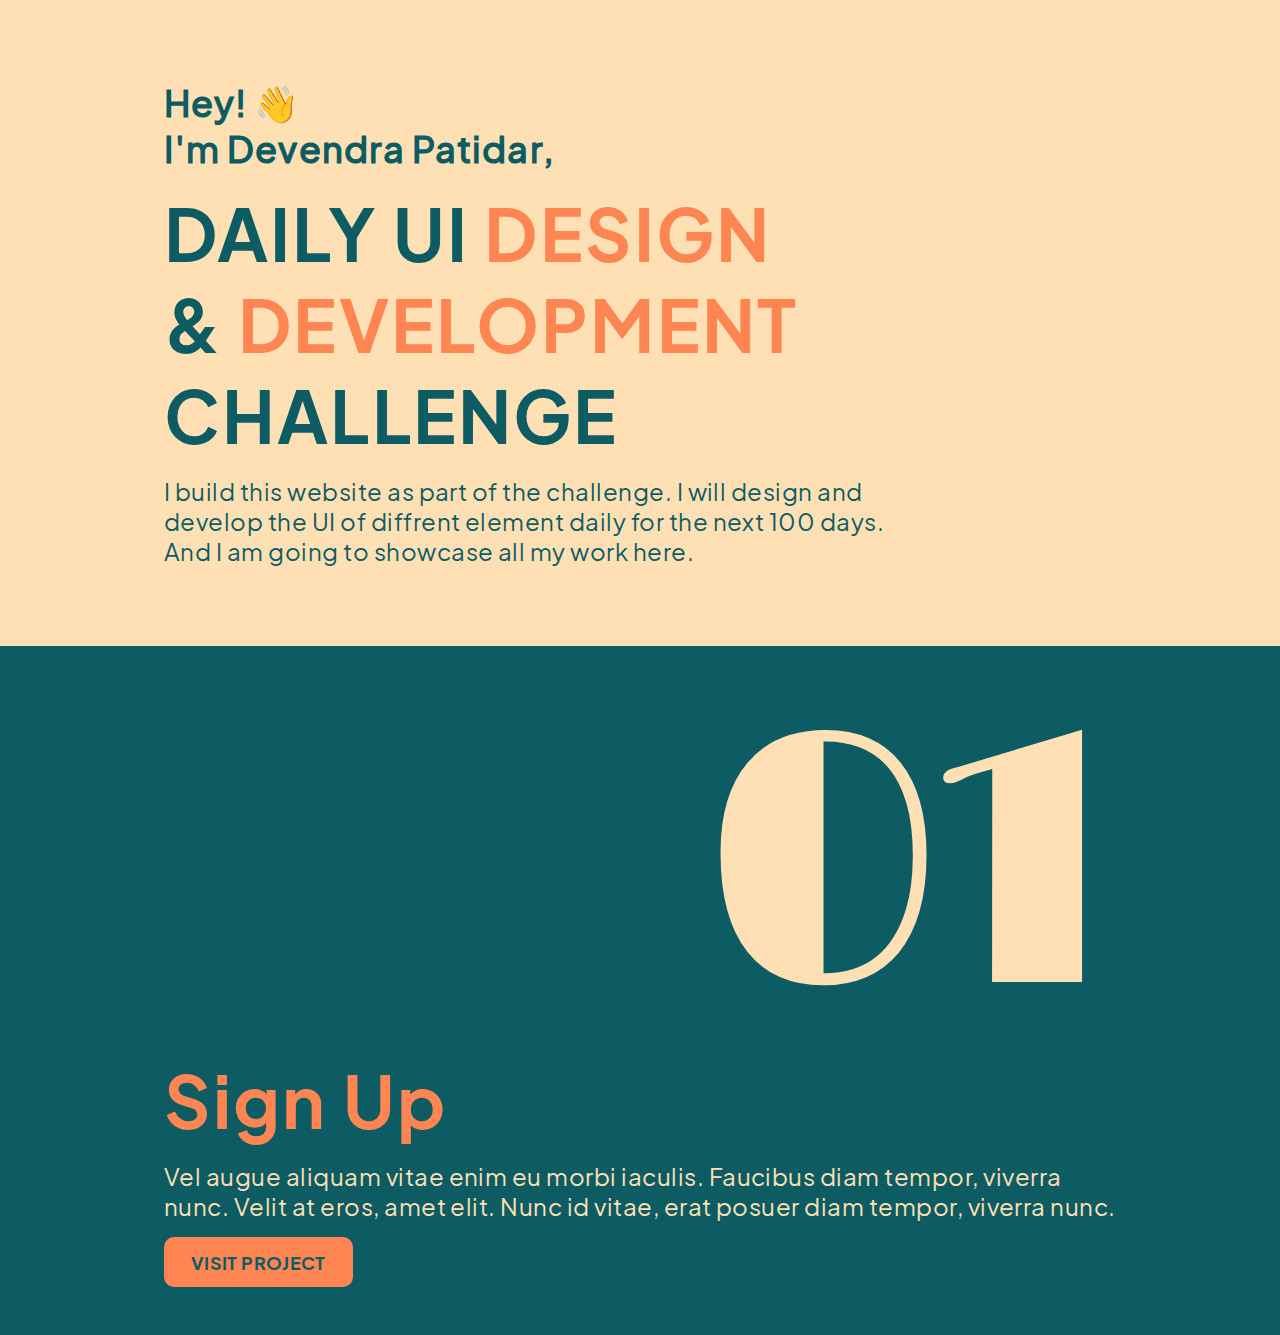
==== index.html @ 2d772614 "initial commit" ====
<!DOCTYPE html>
<html lang="en">

<head>
    <meta charset="UTF-8" />
    <meta http-equiv="X-UA-Compatible" content="IE=edge" />
    <meta name="viewport" content="width=device-width, initial-scale=1.0" />
    <title>Daily UI Design & Development</title>
    <link rel="stylesheet" href="style.css" />
</head>

<body>
    <div class="hero">
        <div class="container">
            <h3>Hey! 👋</h3>
            <h3>I'm Devendra Patidar,</h3>
            <h1>
                daily UI <span class="accent">design</span> <br /> & <span class="accent">development</span> challenge
            </h1>
            <p>
                I build this website as part of the challenge. I will design and develop the UI of diffrent element daily for the next 100 days. And I am going to showcase all my work here.
            </p>
        </div>
    </div>
    <!-- hero section ends here-------------------------------- -->
    <section class="odd">
        <div class="container">
            <div class="flex">
                <div class="num">01</div>
                <div class="content">
                    <h1 class="accent">sign up</h1>
                    <p>
                        Vel augue aliquam vitae enim eu morbi iaculis. Faucibus diam tempor, viverra nunc. Velit at eros, amet elit. Nunc id vitae, erat posuer diam tempor, viverra nunc.
                    </p>
                    <button>visit project</button>
                </div>
            </div>
        </div>
    </section>

    <script src="main.js"></script>
</body>

</html>
---- style.css ----
@import url("https://fonts.googleapis.com/css2?family=Limelight&display=swap");
@font-face {
    font-family: "+JakartaRegular";
    src: url(./fonts/PlusJakartaSans-Regular.woff2);
}

@font-face {
    font-family: "+JakartaMedium";
    src: url(./fonts/PlusJakartaSans-Medium.woff2);
}

@font-face {
    font-family: "+JakartaBold";
    src: url(./fonts/PlusJakartaSans-Bold.woff2);
}

* {
    box-sizing: border-box;
    margin: 0;
    padding: 0;
}

html {
    font-size: 16px;
}

body {
    font-family: "+JakartaRegular", sans-serif;
    font-size: clamp(1.125rem, 4.5vw, 1.5rem);
    letter-spacing: 0.02em;
}


/* Typography----------------------------------- */

h1 {
    font-family: "+JakartaBold", sans-serif;
    font-size: clamp(2.25rem, 8vw, 4.5rem);
    letter-spacing: 0.03em;
}

h3 {
    font-family: "+JakartaMedium", sans-serif;
    font-size: clamp(1.5rem, 6vw, 2.25rem);
    letter-spacing: 0.03em;
}

.num {
    font-family: "Limelight", "+JakartaBold", sans-serif;
    font-size: clamp(7.5rem, 30vw, 22.5rem);
    line-height: 100%;
}

button {
    font-family: "+JakartaBold", sans-serif;
    font-size: clamp(1rem, 8vw, 1.125rem);
    letter-spacing: 0.02em;
}

.accent {
    color: #ff8552;
}


/* layout-------------------------------------------------------- */


/* hero section---------------------- */

.container {
    max-width: 1000px;
    margin: 0 auto;
    padding: 0 1.5rem;
}

.hero {
    background: #ffe0b5;
    color: #0d5c63;
    padding: 5rem 0;
}

.hero h1 {
    text-transform: uppercase;
    margin: 1rem 0;
}

.hero p {
    width: 80%;
}


/* odd section------------------------ */

.odd {
    background: #0d5c63;
    color: #ffe0b5;
    padding: 2em 0;
}

.odd h1 {
    text-transform: capitalize;
}

.odd p {
    margin: 1rem 0;
}

.odd .num {
    text-align: right;
}

button {
    border: none;
    border-radius: 10px;
    background-color: #ff8552;
    color: #0d5c63;
    text-transform: uppercase;
    padding: 0.75em 1.5em;
}
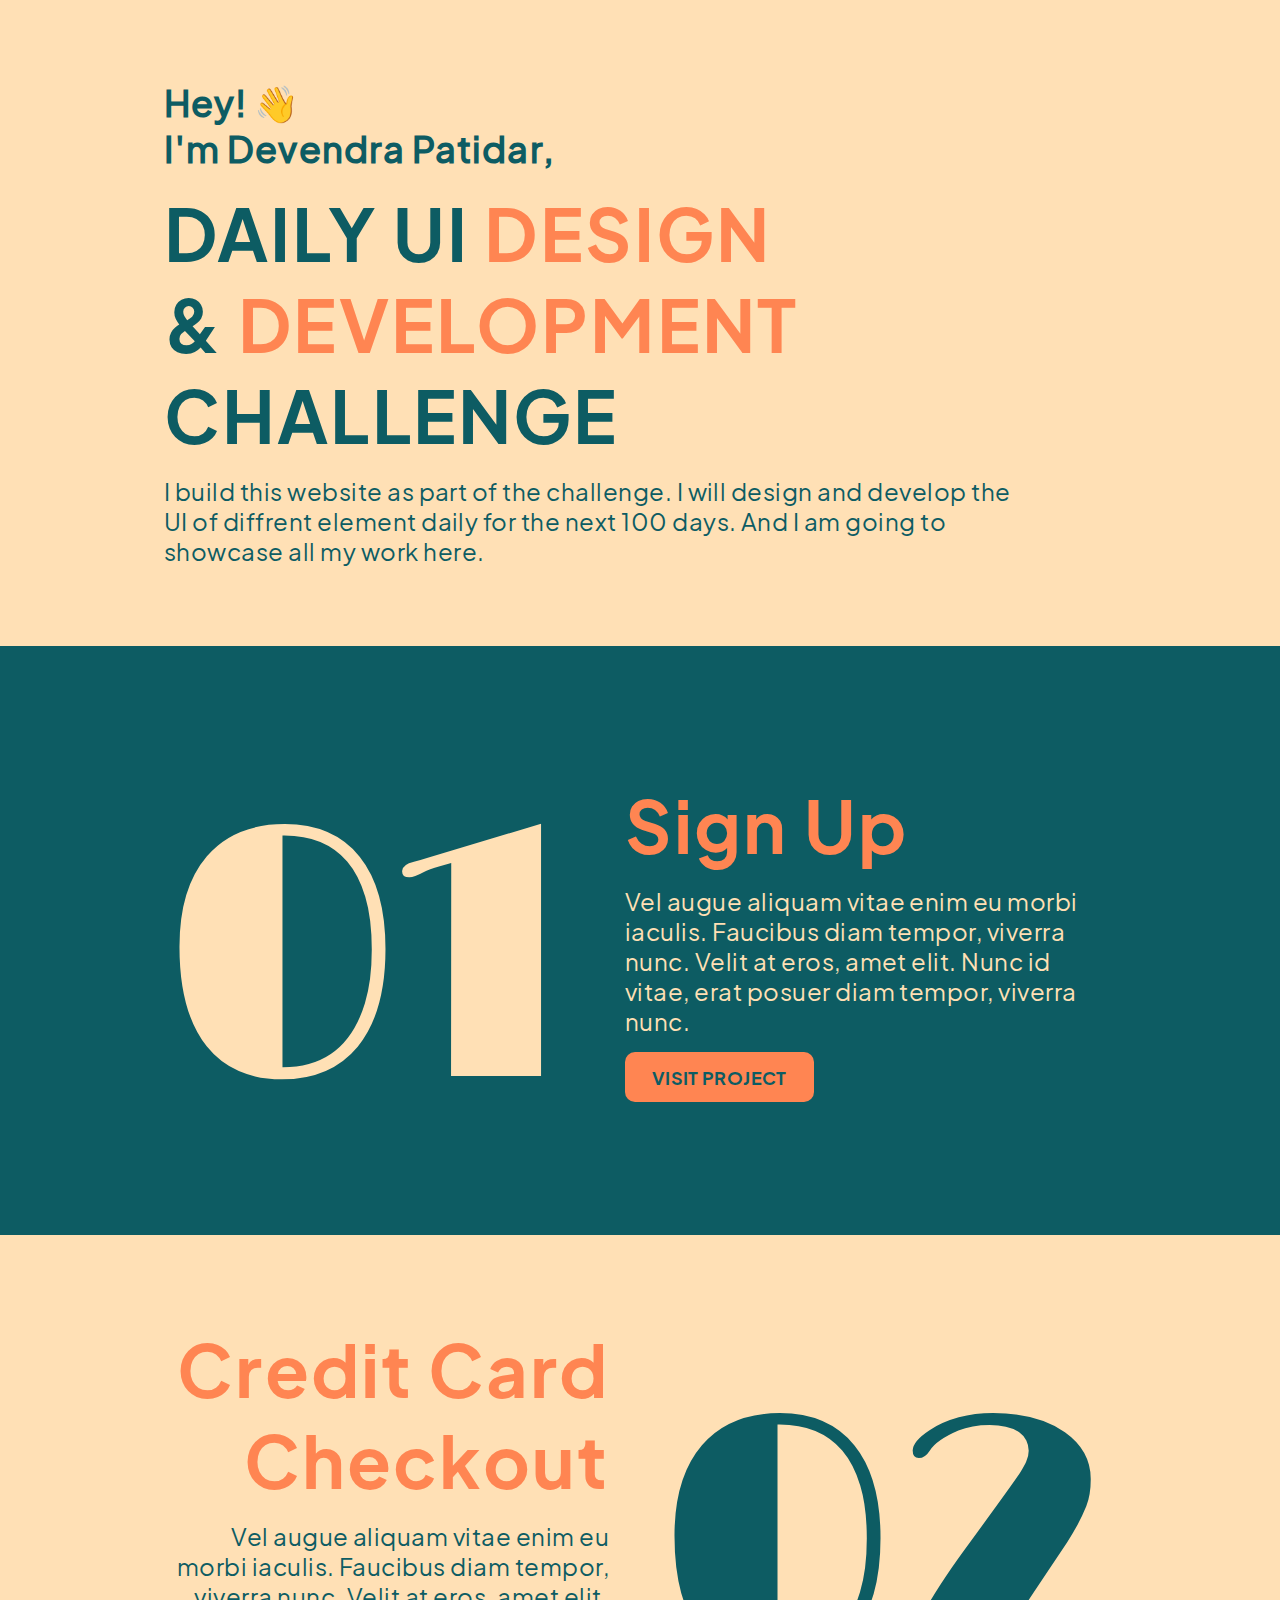
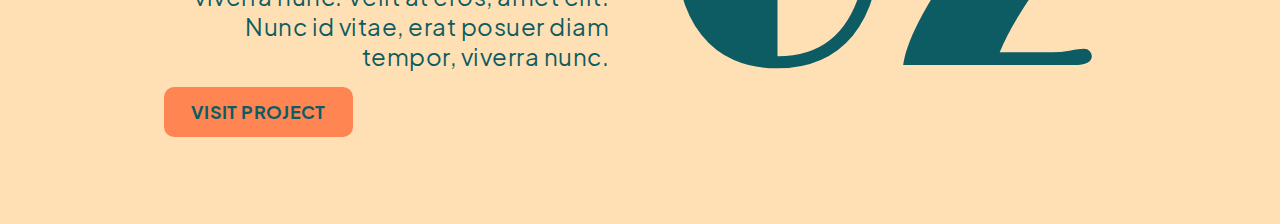
==== commit eadc0f05: "addition of section" ====
--- a/index.html
+++ b/index.html
@@ -23,6 +23,7 @@
         </div>
     </div>
     <!-- hero section ends here-------------------------------- -->
+    <!-- section-1 started -->
     <section class="odd">
         <div class="container">
             <div class="flex">
@@ -37,6 +38,21 @@
             </div>
         </div>
     </section>
+    <!-- section-1 ends here , section-2 started---------------------- -->
+    <section class="even">
+        <div class="container">
+            <div class="flex">
+                <div class="num">02</div>
+                <div class="content">
+                    <h1 class="accent">credit card checkout</h1>
+                    <p>
+                        Vel augue aliquam vitae enim eu morbi iaculis. Faucibus diam tempor, viverra nunc. Velit at eros, amet elit. Nunc id vitae, erat posuer diam tempor, viverra nunc.
+                    </p>
+                    <button>visit project</button>
+                </div>
+            </div>
+        </div>
+    </section>
 
     <script src="main.js"></script>
 </body>
--- a/style.css
+++ b/style.css
@@ -48,7 +48,7 @@
 .num {
     font-family: "Limelight", "+JakartaBold", sans-serif;
     font-size: clamp(7.5rem, 30vw, 22.5rem);
-    line-height: 100%;
+    /* line-height: 100%; */
 }
 
 button {
@@ -85,7 +85,7 @@
 }
 
 .hero p {
-    width: 80%;
+    width: 90%;
 }
 
 
@@ -95,6 +95,11 @@
     background: #0d5c63;
     color: #ffe0b5;
     padding: 2em 0;
+}
+
+.flex {
+    display: flex;
+    flex-direction: column;
 }
 
 .odd h1 {
@@ -116,4 +121,75 @@
     color: #0d5c63;
     text-transform: uppercase;
     padding: 0.75em 1.5em;
+}
+
+
+/* media queries for odd section-------------- */
+
+@media (min-width: 800px) {
+    .flex {
+        flex-direction: row;
+        align-items: center;
+        column-gap: 50px;
+    }
+    .odd .num {
+        margin-top: 0.15em;
+        text-align: left;
+    }
+}
+
+
+/* even section------------------------ */
+
+.even {
+    background: #ffe0b5;
+    color: #0d5c63;
+    padding: 2em 0;
+}
+
+.flex {
+    display: flex;
+    flex-direction: column;
+}
+
+.even h1 {
+    text-transform: capitalize;
+    text-align: right;
+}
+
+.even p {
+    margin: 1rem 0;
+    text-align: right;
+}
+
+.even .num {
+    text-align: left;
+}
+
+button {
+    text-align: right;
+    border: none;
+    border-radius: 10px;
+    background-color: #ff8552;
+    color: #0d5c63;
+    text-transform: uppercase;
+    padding: 0.75em 1.5em;
+}
+
+
+/* media queries for even section-------------- */
+
+@media (min-width: 800px) {
+    .flex {
+        flex-direction: row;
+        align-items: center;
+        column-gap: 50px;
+    }
+    .even.content {
+        order: 1;
+    }
+    .even .num {
+        margin-top: 0.15em;
+        order: 2;
+    }
 }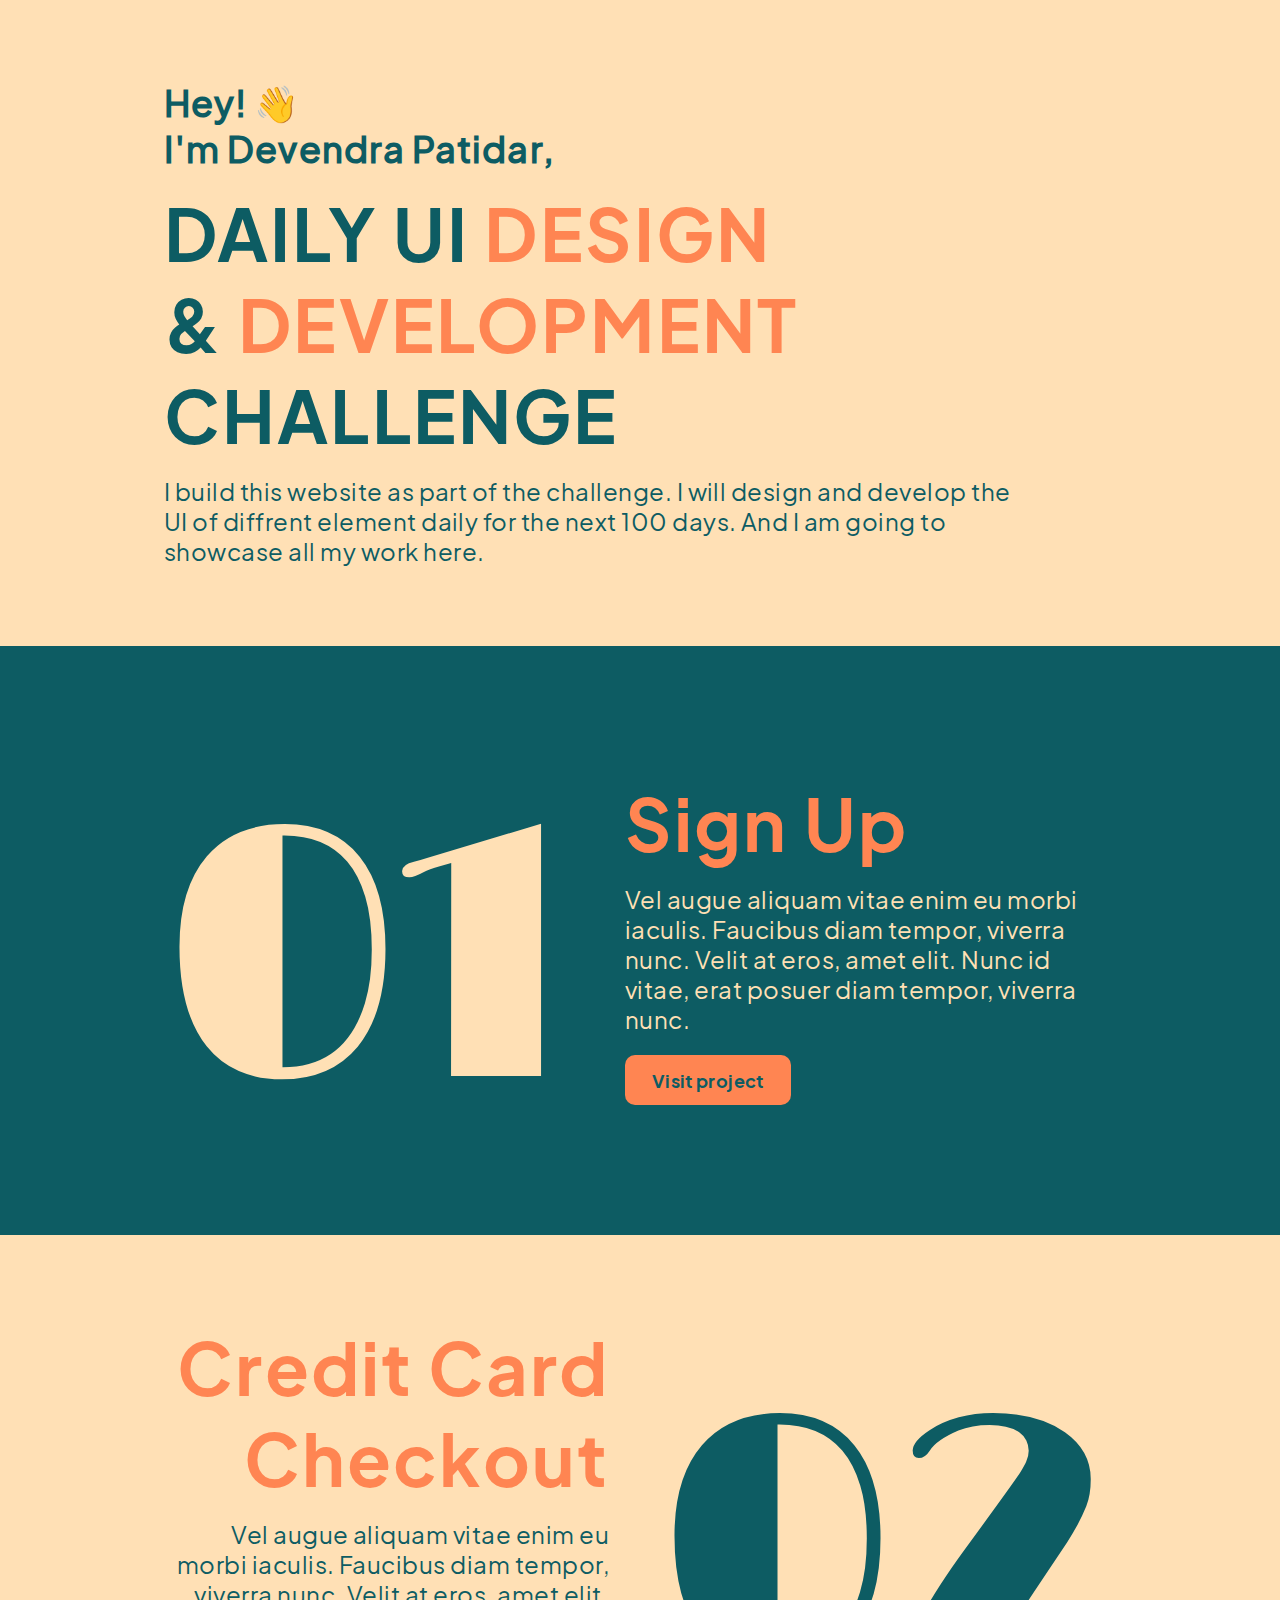
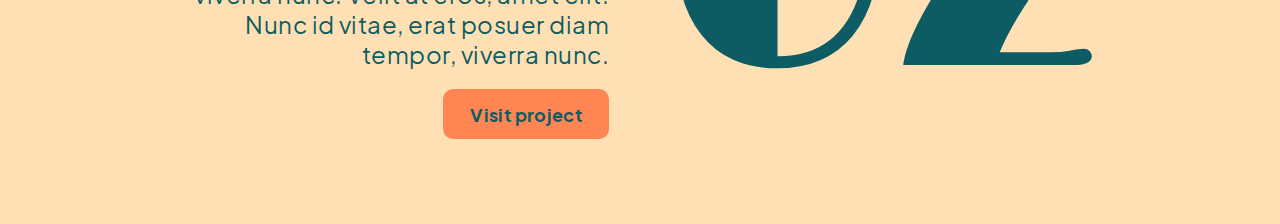
==== commit b1a5a631: "button updated" ====
--- a/index.html
+++ b/index.html
@@ -33,7 +33,9 @@
                     <p>
                         Vel augue aliquam vitae enim eu morbi iaculis. Faucibus diam tempor, viverra nunc. Velit at eros, amet elit. Nunc id vitae, erat posuer diam tempor, viverra nunc.
                     </p>
-                    <button>visit project</button>
+                    <a href="#">
+                        <div class="button">Visit project</div>
+                    </a>
                 </div>
             </div>
         </div>
@@ -48,7 +50,9 @@
                     <p>
                         Vel augue aliquam vitae enim eu morbi iaculis. Faucibus diam tempor, viverra nunc. Velit at eros, amet elit. Nunc id vitae, erat posuer diam tempor, viverra nunc.
                     </p>
-                    <button>visit project</button>
+                    <a href="#">
+                        <div class="button">Visit project</div>
+                    </a>
                 </div>
             </div>
         </div>
--- a/style.css
+++ b/style.css
@@ -51,18 +51,34 @@
     /* line-height: 100%; */
 }
 
-button {
+.accent {
+    color: #ff8552;
+}
+
+
+/* layout-------------------------------------------------------- */
+
+a {
+    color: #0d5c63;
+    text-decoration: none;
+    padding: 0.5em 0;
+}
+
+.content {
+    display: flex;
+    flex-direction: column;
+}
+
+.button {
     font-family: "+JakartaBold", sans-serif;
     font-size: clamp(1rem, 8vw, 1.125rem);
     letter-spacing: 0.02em;
-}
-
-.accent {
-    color: #ff8552;
-}
-
-
-/* layout-------------------------------------------------------- */
+    background-color: #ff8552;
+    display: inline;
+    padding: 0.75em 1.5em;
+    border-radius: 10px;
+    align-self: flex-end;
+}
 
 
 /* hero section---------------------- */
@@ -102,6 +118,10 @@
     flex-direction: column;
 }
 
+.odd .content {
+    align-items: flex-start;
+}
+
 .odd h1 {
     text-transform: capitalize;
 }
@@ -114,13 +134,8 @@
     text-align: right;
 }
 
-button {
-    border: none;
-    border-radius: 10px;
-    background-color: #ff8552;
-    color: #0d5c63;
-    text-transform: uppercase;
-    padding: 0.75em 1.5em;
+.button {
+    text-align: left;
 }
 
 
@@ -152,6 +167,10 @@
     flex-direction: column;
 }
 
+.even .content {
+    align-items: flex-end;
+}
+
 .even h1 {
     text-transform: capitalize;
     text-align: right;
@@ -164,16 +183,6 @@
 
 .even .num {
     text-align: left;
-}
-
-button {
-    text-align: right;
-    border: none;
-    border-radius: 10px;
-    background-color: #ff8552;
-    color: #0d5c63;
-    text-transform: uppercase;
-    padding: 0.75em 1.5em;
 }
 
 
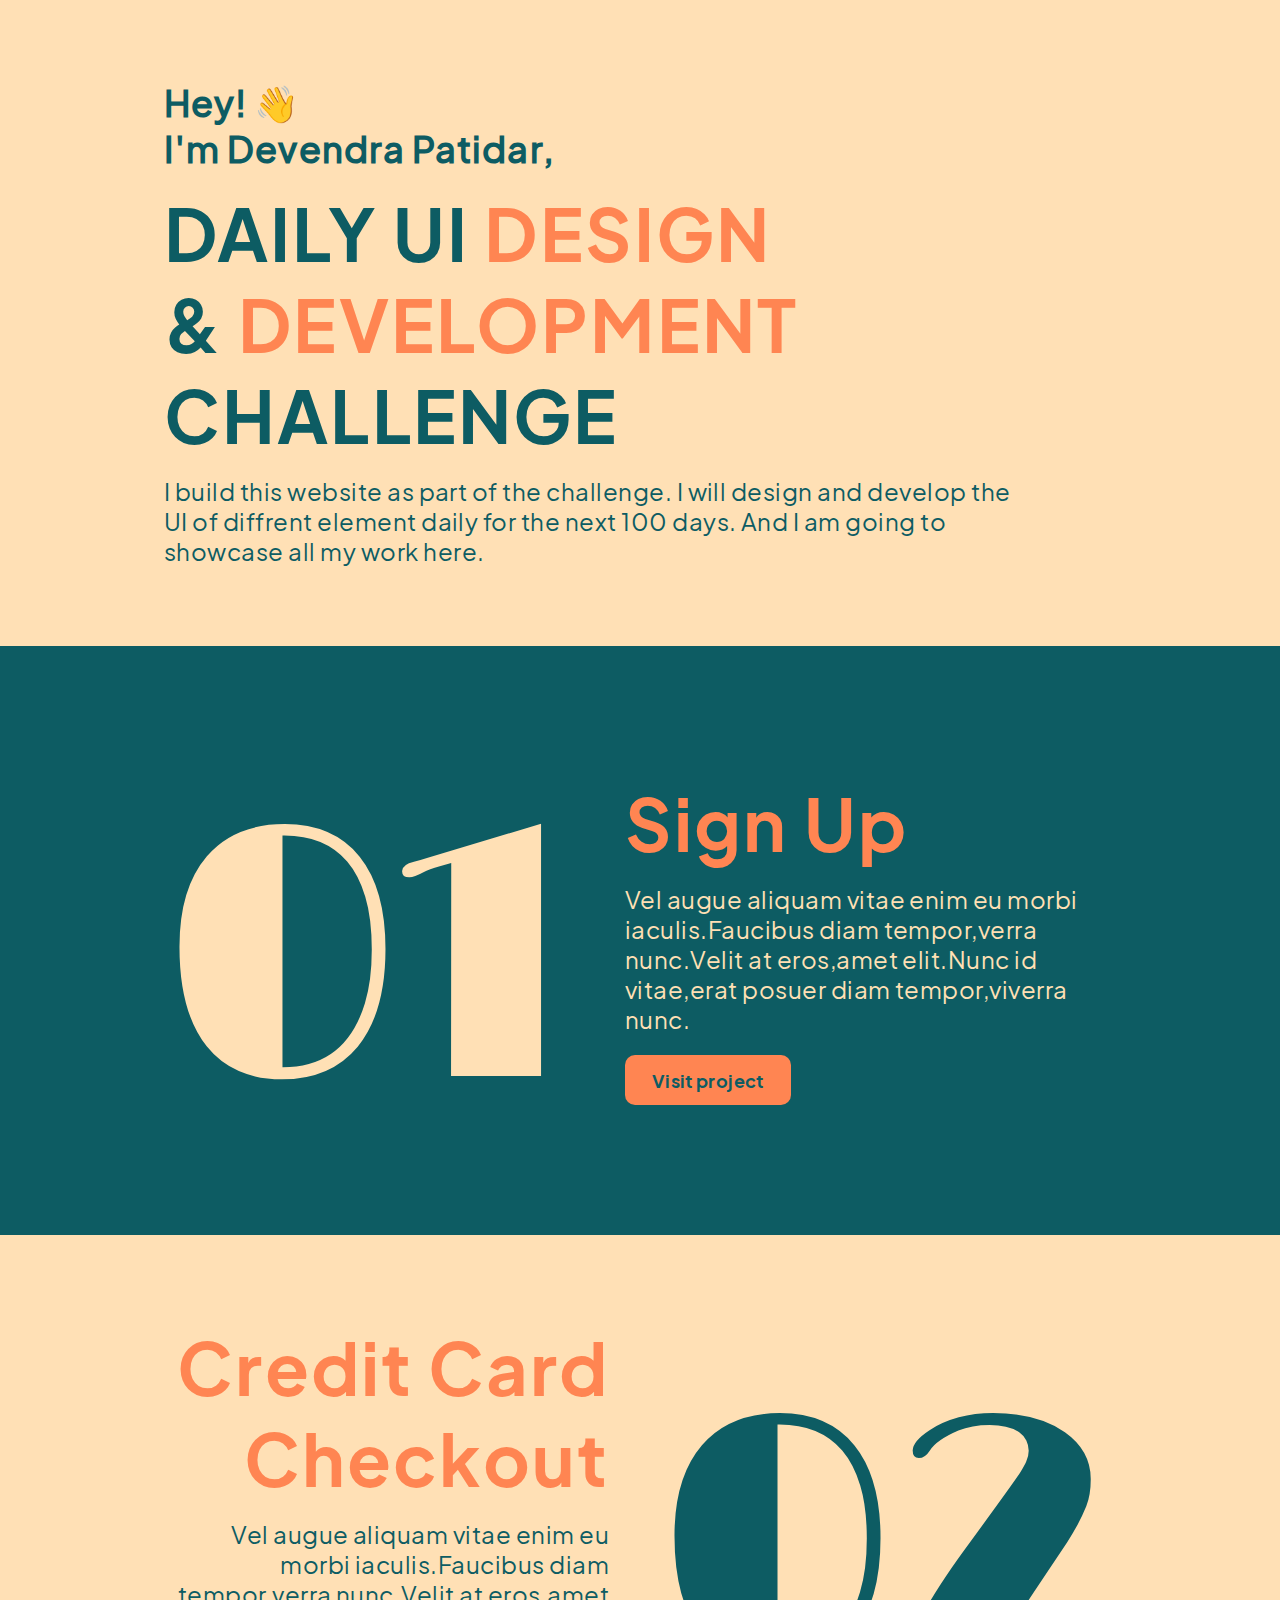
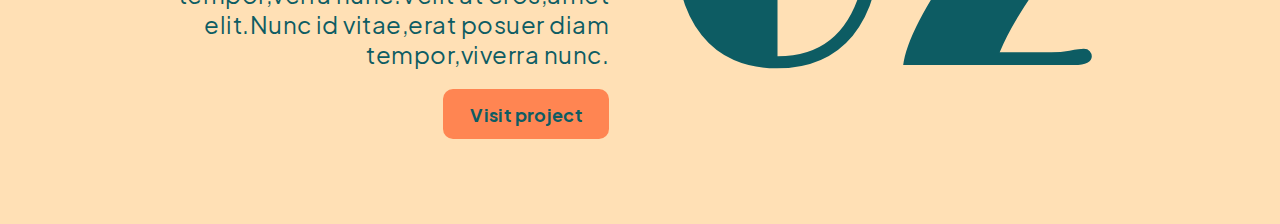
==== commit c428c5bf: "a little progress" ====
--- a/index.html
+++ b/index.html
@@ -7,6 +7,7 @@
     <meta name="viewport" content="width=device-width, initial-scale=1.0" />
     <title>Daily UI Design & Development</title>
     <link rel="stylesheet" href="style.css" />
+    <link rel="icon" href="icon.svg" />
 </head>
 
 <body>
@@ -23,40 +24,8 @@
         </div>
     </div>
     <!-- hero section ends here-------------------------------- -->
-    <!-- section-1 started -->
-    <section class="odd">
-        <div class="container">
-            <div class="flex">
-                <div class="num">01</div>
-                <div class="content">
-                    <h1 class="accent">sign up</h1>
-                    <p>
-                        Vel augue aliquam vitae enim eu morbi iaculis. Faucibus diam tempor, viverra nunc. Velit at eros, amet elit. Nunc id vitae, erat posuer diam tempor, viverra nunc.
-                    </p>
-                    <a href="#">
-                        <div class="button">Visit project</div>
-                    </a>
-                </div>
-            </div>
-        </div>
-    </section>
-    <!-- section-1 ends here , section-2 started---------------------- -->
-    <section class="even">
-        <div class="container">
-            <div class="flex">
-                <div class="num">02</div>
-                <div class="content">
-                    <h1 class="accent">credit card checkout</h1>
-                    <p>
-                        Vel augue aliquam vitae enim eu morbi iaculis. Faucibus diam tempor, viverra nunc. Velit at eros, amet elit. Nunc id vitae, erat posuer diam tempor, viverra nunc.
-                    </p>
-                    <a href="#">
-                        <div class="button">Visit project</div>
-                    </a>
-                </div>
-            </div>
-        </div>
-    </section>
+    <main></main>
+    <footer></footer>
 
     <script src="main.js"></script>
 </body>
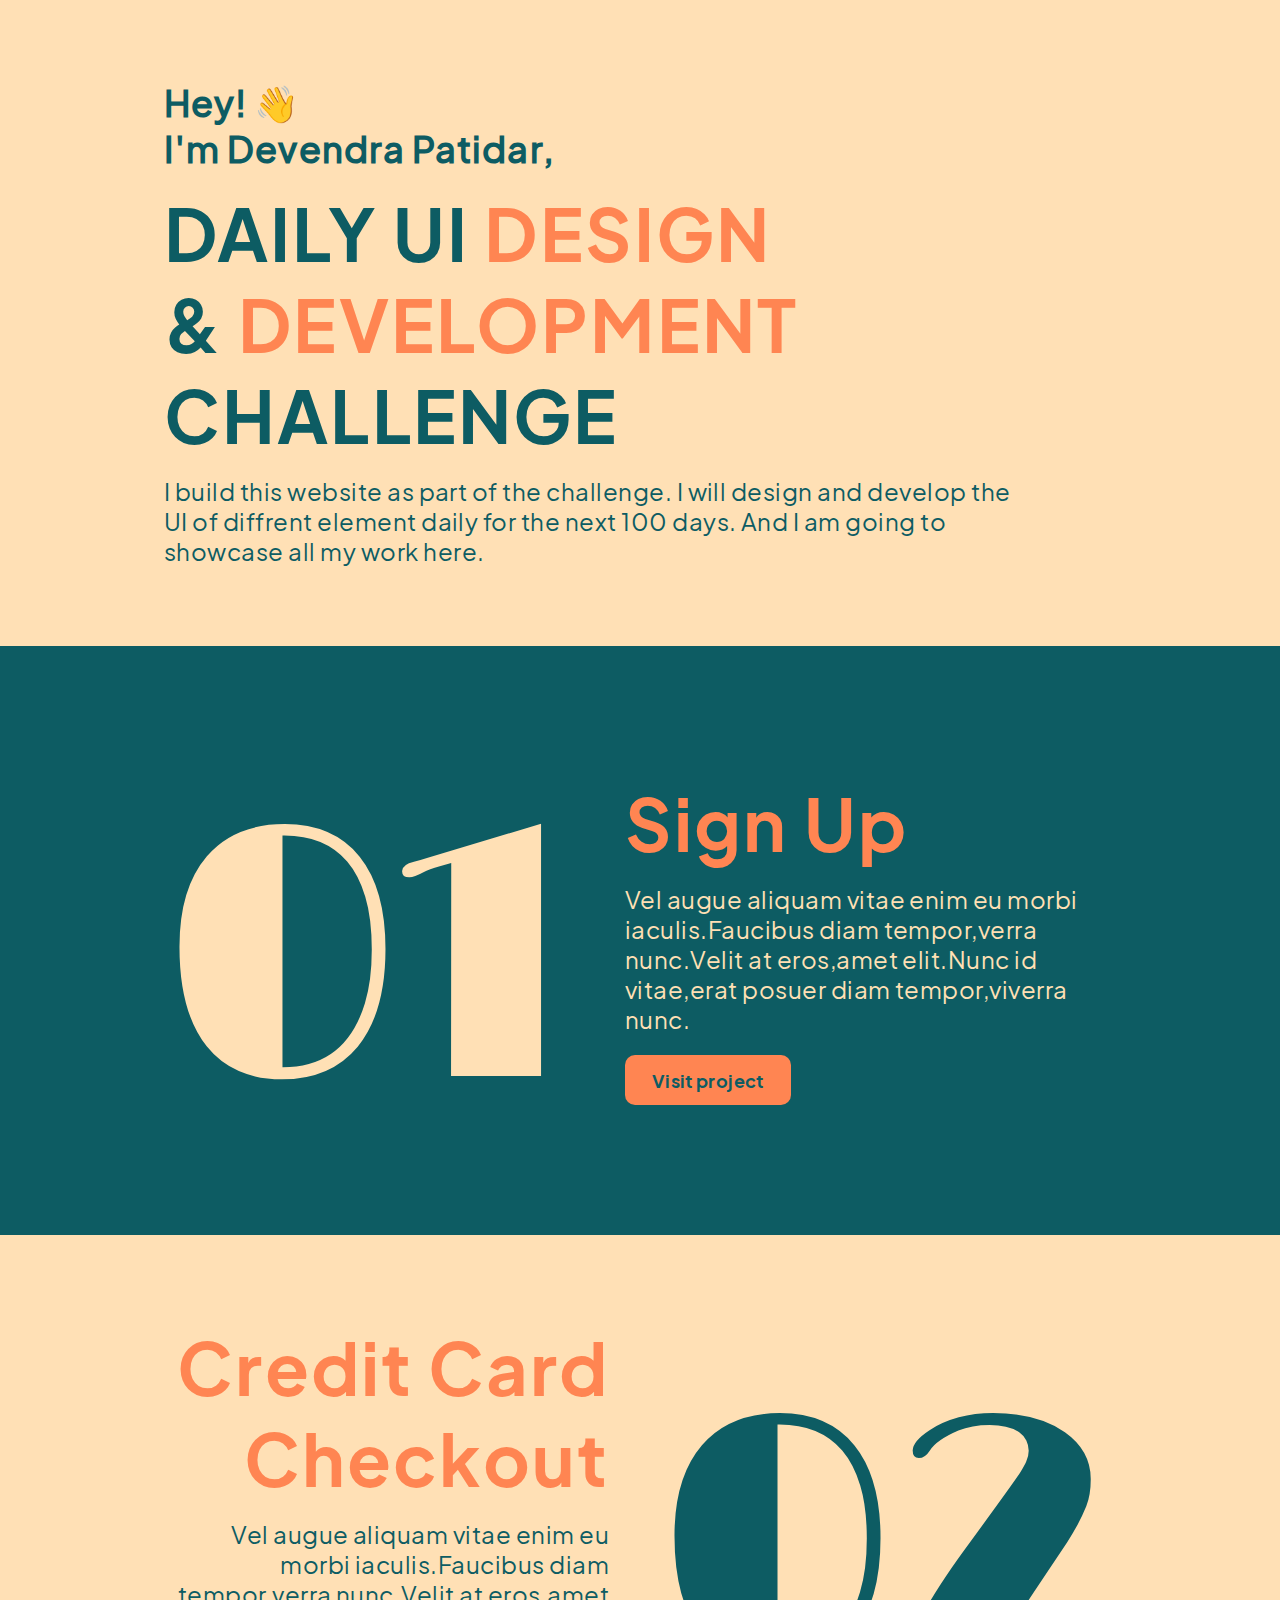
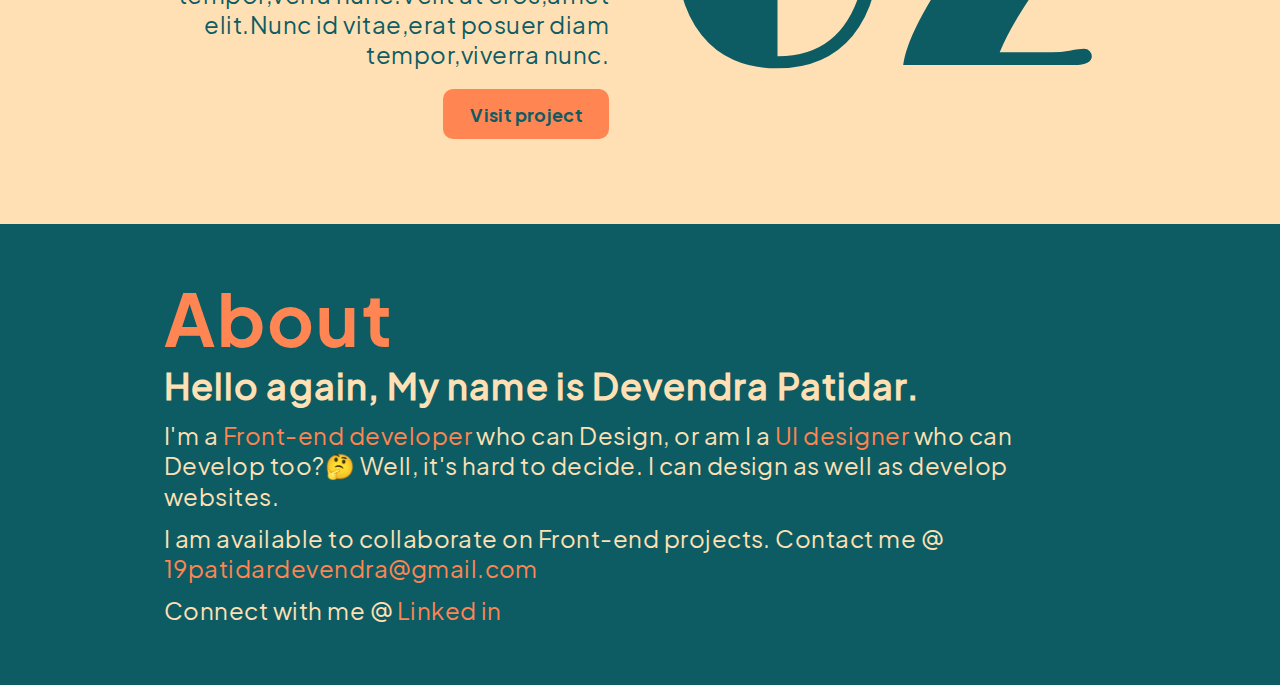
==== commit b5ec8334: "footer section" ====
--- a/index.html
+++ b/index.html
@@ -25,7 +25,27 @@
     </div>
     <!-- hero section ends here-------------------------------- -->
     <main></main>
-    <footer></footer>
+    <footer>
+        <div class="container">
+            <h1 class="accent">About</h1>
+            <h3>Hello again, My name is Devendra Patidar.</h3>
+            <p>
+                I'm a <span class="accent">Front-end developer</span> who can Design, or am I a <span class="accent">UI designer</span> who can Develop too?🤔 Well, it's hard to decide. I can design as well as develop websites.
+            </p>
+            <p>
+                I am available to collaborate on Front-end projects. Contact me @
+                <a class="accent" href="mailto:19patidardevendra@gmail.com">
+            19patidardevendra@gmail.com
+          </a>
+            </p>
+            <p>
+                Connect with me @
+                <a class="accent" href="https://www.linkedin.com/in/devendra-patidar-frontend-developer/" target="blank">
+            Linked in
+          </a>
+            </p>
+        </div>
+    </footer>
 
     <script src="main.js"></script>
 </body>
--- a/style.css
+++ b/style.css
@@ -201,4 +201,17 @@
         margin-top: 0.15em;
         order: 2;
     }
+}
+
+
+/* footer------------------------------------- */
+
+footer {
+    background: #0d5c63;
+    color: #ffe0b5;
+    padding: 2em 0;
+}
+
+footer p {
+    margin: 0.5em 0;
 }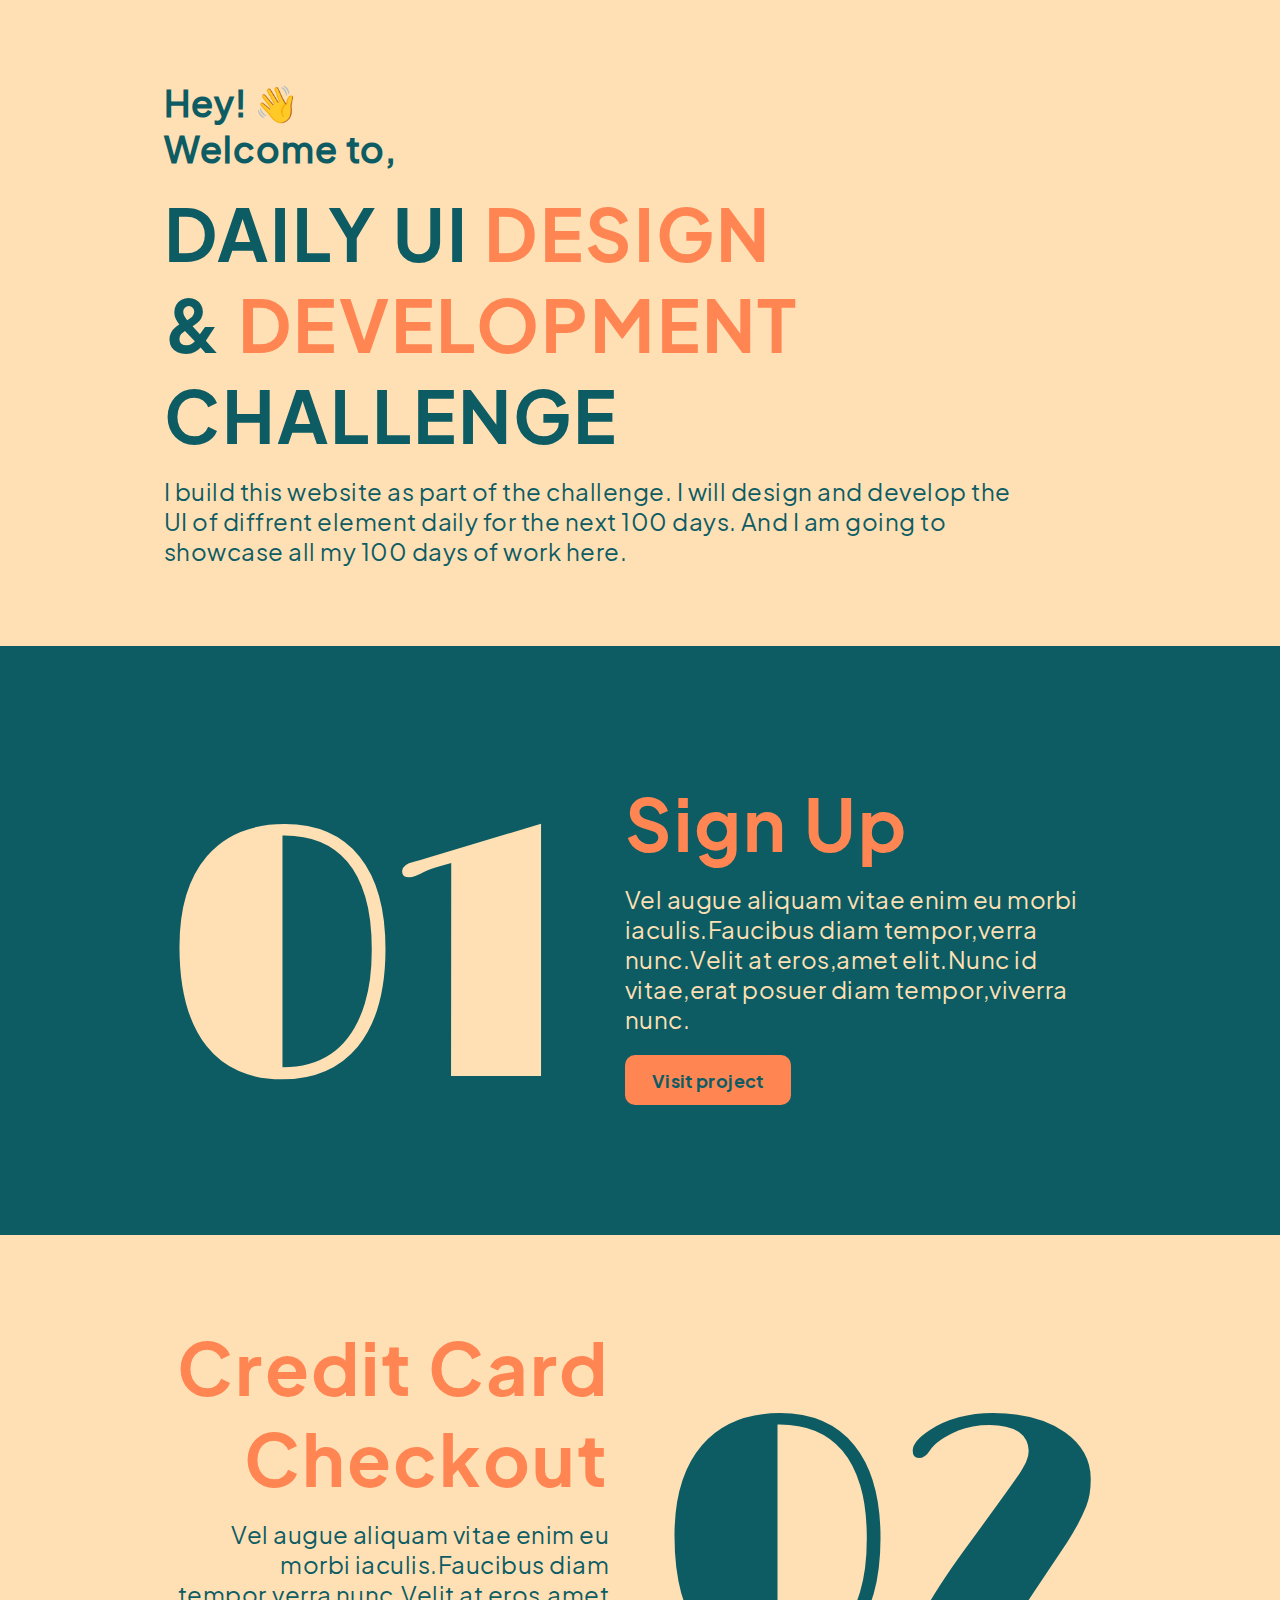
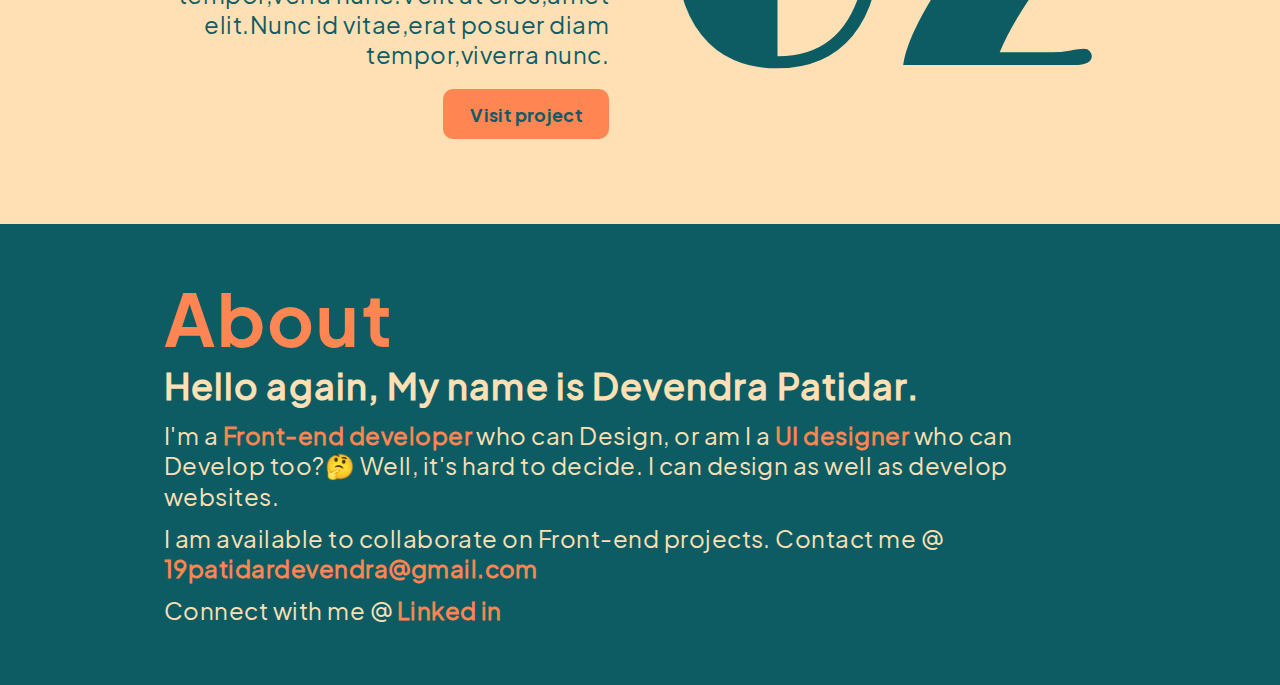
==== commit 88576651: "update style" ====
--- a/index.html
+++ b/index.html
@@ -6,7 +6,8 @@
     <meta http-equiv="X-UA-Compatible" content="IE=edge" />
     <meta name="viewport" content="width=device-width, initial-scale=1.0" />
     <title>Daily UI Design & Development</title>
-    <link rel="stylesheet" href="style.css" />
+    <!-- <link rel="stylesheet" href="style.css" /> -->
+    <link rel="stylesheet" href="./css/main.css" />
     <link rel="icon" href="icon.svg" />
 </head>
 
@@ -14,12 +15,12 @@
     <div class="hero">
         <div class="container">
             <h3>Hey! 👋</h3>
-            <h3>I'm Devendra Patidar,</h3>
+            <h3>Welcome to,</h3>
             <h1>
                 daily UI <span class="accent">design</span> <br /> & <span class="accent">development</span> challenge
             </h1>
             <p>
-                I build this website as part of the challenge. I will design and develop the UI of diffrent element daily for the next 100 days. And I am going to showcase all my work here.
+                I build this website as part of the challenge. I will design and develop the UI of diffrent element daily for the next 100 days. And I am going to showcase all my 100 days of work here.
             </p>
         </div>
     </div>
@@ -47,7 +48,7 @@
         </div>
     </footer>
 
-    <script src="main.js"></script>
+    <script src="./js/main.js"></script>
 </body>
 
 </html>--- a/css/main.css
+++ b/css/main.css
@@ -0,0 +1,202 @@
+@import url("https://fonts.googleapis.com/css2?family=Limelight&display=swap");
+@font-face {
+  font-family: "+JakartaRegular";
+  src: url(../fonts/PlusJakartaSans-Regular.woff2);
+}
+
+@font-face {
+  font-family: "+JakartaMedium";
+  src: url(../fonts/PlusJakartaSans-Medium.woff2);
+}
+
+@font-face {
+  font-family: "+JakartaBold";
+  src: url(../fonts/PlusJakartaSans-Bold.woff2);
+}
+
+* {
+  -webkit-box-sizing: border-box;
+          box-sizing: border-box;
+  margin: 0;
+  padding: 0;
+}
+
+html {
+  font-size: 16px;
+}
+
+body {
+  font-family: "+JakartaRegular", sans-serif;
+  font-size: clamp(1.125rem, 4.5vw, 1.5rem);
+  letter-spacing: 0.02em;
+}
+
+h1 {
+  font-family: "+JakartaBold", sans-serif;
+  font-size: clamp(2.25rem, 8vw, 4.5rem);
+  letter-spacing: 0.03em;
+}
+
+h3 {
+  font-family: "+JakartaMedium", sans-serif;
+  font-size: clamp(1.5rem, 6vw, 2.25rem);
+  letter-spacing: 0.03em;
+}
+
+.num {
+  font-family: "Limelight", "+JakartaBold", sans-serif;
+  font-size: clamp(7.5rem, 30vw, 22.5rem);
+  /* line-height: 100%; */
+}
+
+.accent {
+  color: #ff8552;
+  font-weight: bold;
+}
+
+a {
+  color: #0d5c63;
+  text-decoration: none;
+  padding: 0.5em 0;
+}
+
+.button {
+  font-family: "+JakartaBold", sans-serif;
+  font-size: clamp(1rem, 8vw, 1.125rem);
+  letter-spacing: 0.02em;
+}
+
+.content {
+  display: -webkit-box;
+  display: -ms-flexbox;
+  display: flex;
+  -webkit-box-orient: vertical;
+  -webkit-box-direction: normal;
+      -ms-flex-direction: column;
+          flex-direction: column;
+}
+
+.content h1 {
+  text-transform: capitalize;
+}
+
+.content p {
+  margin: 1rem 0;
+}
+
+.container {
+  max-width: 1000px;
+  margin: 0 auto;
+  padding: 0 1.5rem;
+}
+
+.flex {
+  display: -webkit-box;
+  display: -ms-flexbox;
+  display: flex;
+  -webkit-box-orient: vertical;
+  -webkit-box-direction: normal;
+      -ms-flex-direction: column;
+          flex-direction: column;
+}
+
+.button {
+  background-color: #ff8552;
+  display: inline;
+  padding: 0.75em 1.5em;
+  border-radius: 10px;
+  -ms-flex-item-align: end;
+      align-self: flex-end;
+}
+
+.hero {
+  background: #ffe0b5;
+  color: #0d5c63;
+  padding: 5rem 0;
+}
+
+.hero h1 {
+  text-transform: uppercase;
+  margin: 1rem 0;
+}
+
+.hero p {
+  width: 90%;
+}
+
+.odd {
+  background: #0d5c63;
+  color: #ffe0b5;
+  padding: 2em 0;
+}
+
+.odd .num {
+  text-align: right;
+}
+
+.odd .content {
+  -webkit-box-align: start;
+      -ms-flex-align: start;
+          align-items: flex-start;
+}
+
+.even {
+  background: #ffe0b5;
+  color: #0d5c63;
+  padding: 2em 0;
+}
+
+.even .num {
+  text-align: left;
+}
+
+.even .content {
+  -webkit-box-align: end;
+      -ms-flex-align: end;
+          align-items: flex-end;
+}
+
+.even h1,
+.even p {
+  text-align: right;
+}
+
+footer {
+  background: #0d5c63;
+  color: #ffe0b5;
+  padding: 2em 0;
+}
+
+footer p {
+  margin: 0.5em 0;
+}
+
+@media (min-width: 800px) {
+  .flex {
+    -webkit-box-orient: horizontal;
+    -webkit-box-direction: normal;
+        -ms-flex-direction: row;
+            flex-direction: row;
+    -webkit-box-align: center;
+        -ms-flex-align: center;
+            align-items: center;
+    -webkit-column-gap: 50px;
+            column-gap: 50px;
+  }
+  .odd .num {
+    margin-top: 0.15em;
+    text-align: left;
+  }
+  .even .content {
+    -webkit-box-ordinal-group: 2;
+        -ms-flex-order: 1;
+            order: 1;
+  }
+  .even .num {
+    margin-top: 0.15em;
+    -webkit-box-ordinal-group: 3;
+        -ms-flex-order: 2;
+            order: 2;
+  }
+}
+/*# sourceMappingURL=main.css.map */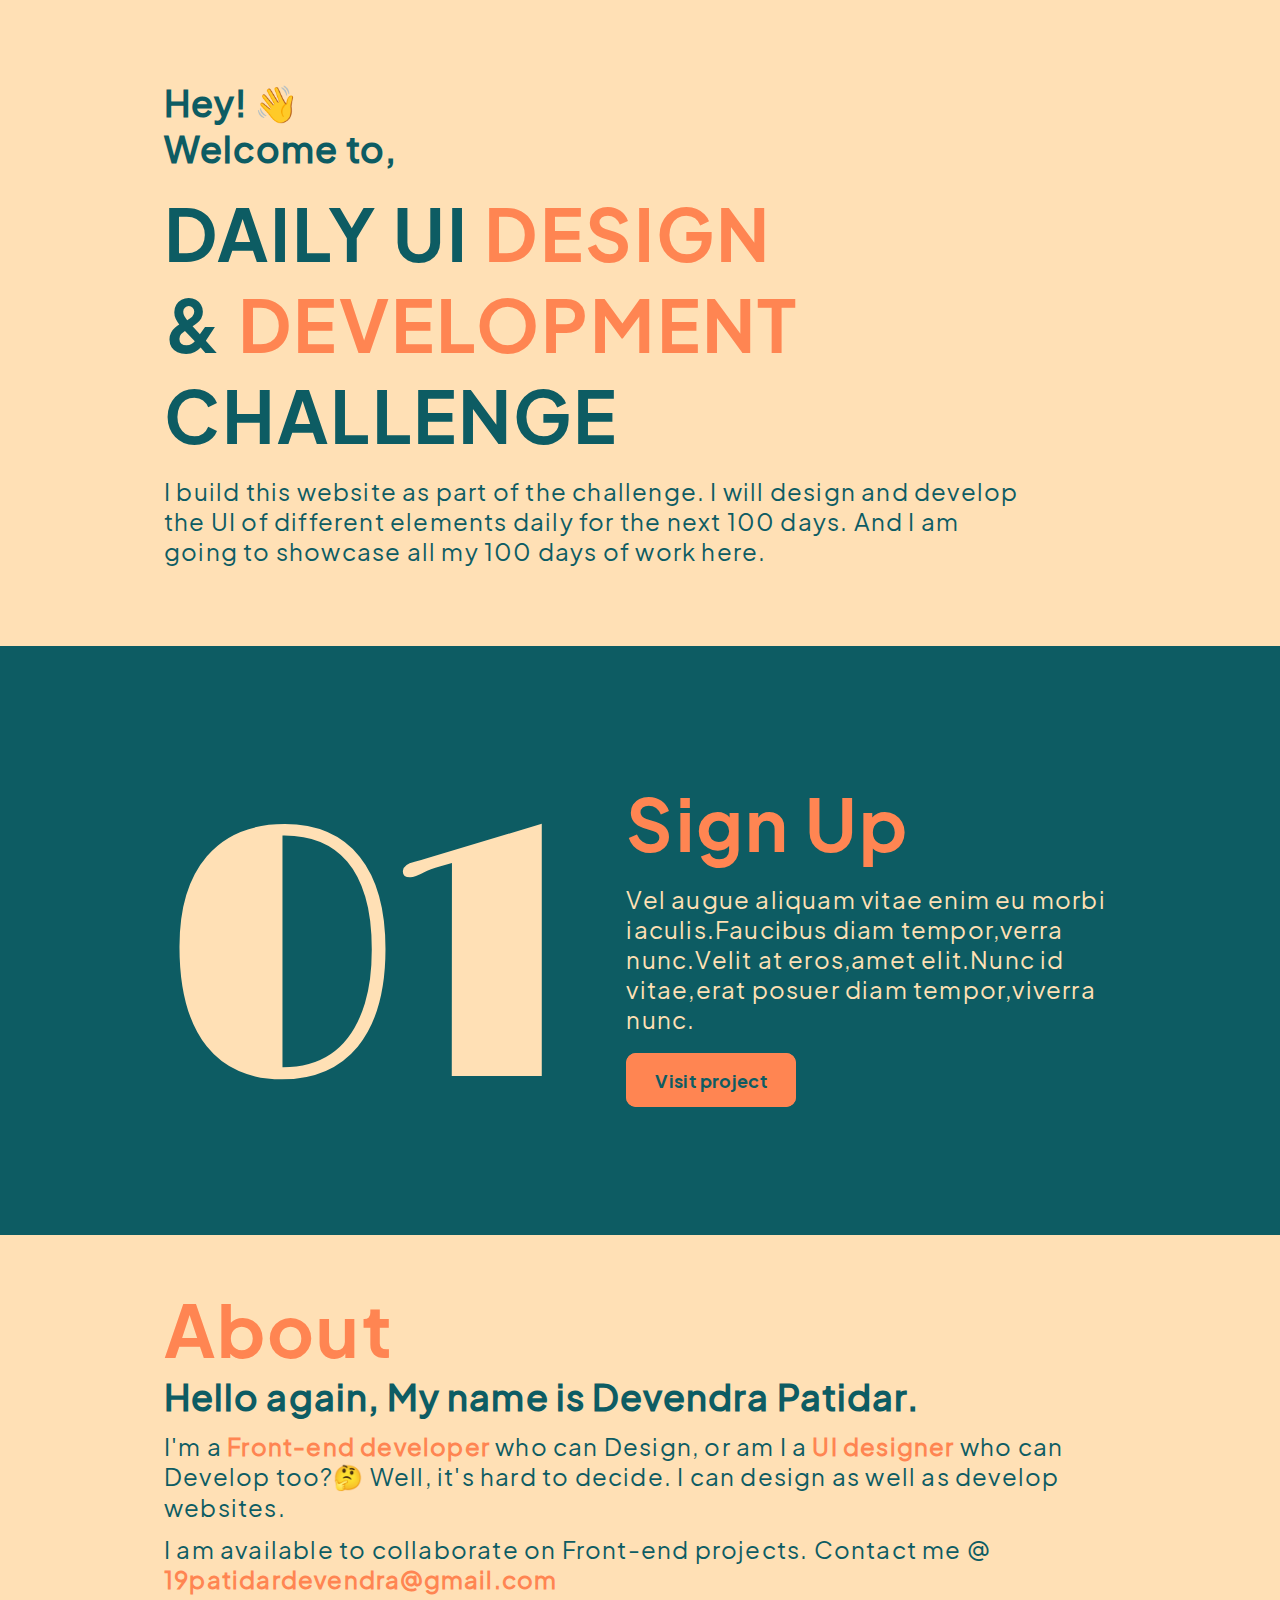
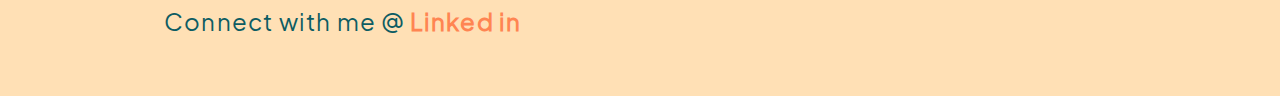
==== commit 6949fe5a: "updates" ====
--- a/index.html
+++ b/index.html
@@ -20,7 +20,7 @@
                 daily UI <span class="accent">design</span> <br /> & <span class="accent">development</span> challenge
             </h1>
             <p>
-                I build this website as part of the challenge. I will design and develop the UI of diffrent element daily for the next 100 days. And I am going to showcase all my 100 days of work here.
+                I build this website as part of the challenge. I will design and develop the UI of different elements daily for the next 100 days. And I am going to showcase all my 100 days of work here.
             </p>
         </div>
     </div>
--- a/css/main.css
+++ b/css/main.css
@@ -28,7 +28,7 @@
 body {
   font-family: "+JakartaRegular", sans-serif;
   font-size: clamp(1.125rem, 4.5vw, 1.5rem);
-  letter-spacing: 0.02em;
+  letter-spacing: 0.05em;
 }
 
 h1 {
@@ -107,6 +107,23 @@
   border-radius: 10px;
   -ms-flex-item-align: end;
       align-self: flex-end;
+  -webkit-transition: ease-out 500ms;
+  transition: ease-out 500ms;
+  border: solid 2px #ff8552;
+}
+
+.button:hover {
+  background-color: transparent;
+  color: #ff8552;
+  -webkit-transition: ease-out 200ms;
+  transition: ease-out 200ms;
+}
+
+.button:active {
+  background-color: #ff8552;
+  color: #0d5c63;
+  -webkit-transition: ease-out 200ms;
+  transition: ease-out 200ms;
 }
 
 .hero {
